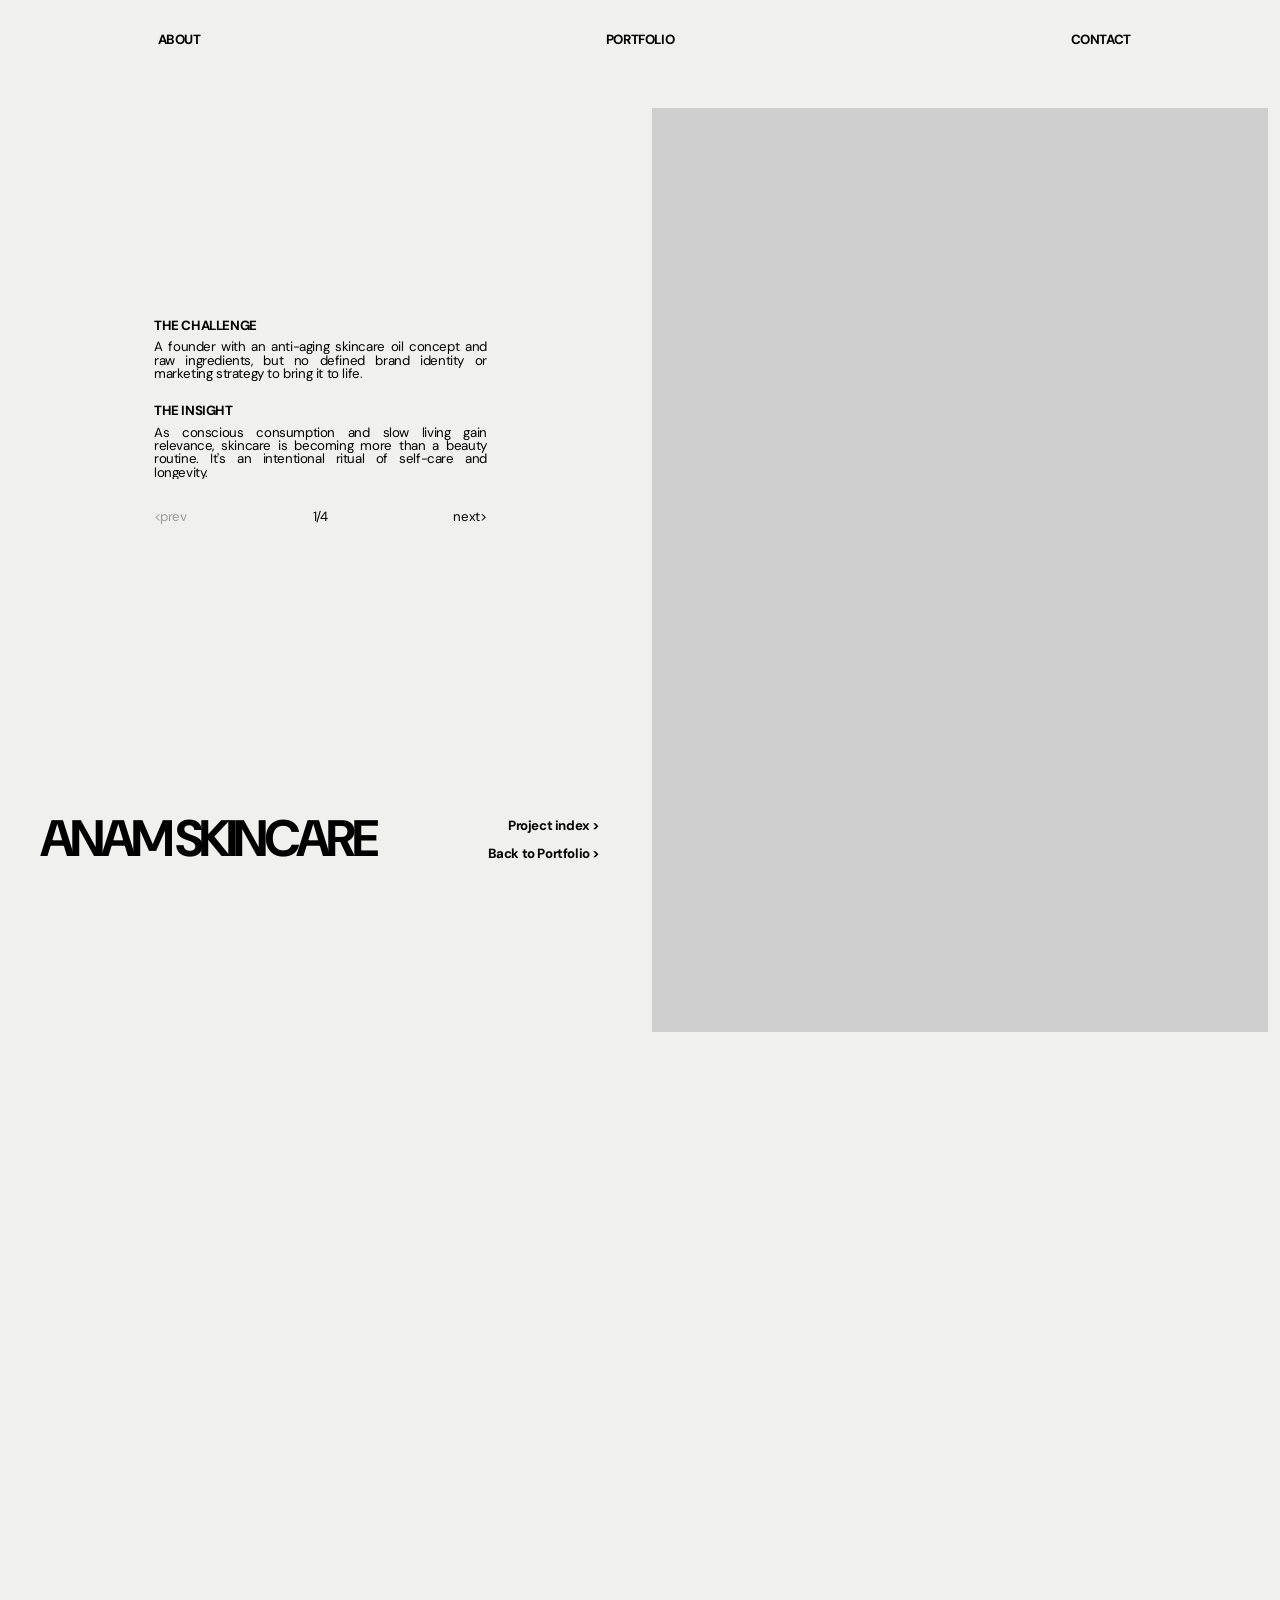
==== projects/anam-skincare.html @ 56d1f11c "Initial commit" ====
<!DOCTYPE html>
<html lang="en">
<head>
  <meta charset="UTF-8">
  <meta name="viewport" content="width=device-width, initial-scale=1.0">
  <title>ANAM Skincare</title>
  <link rel="preconnect" href="https://fonts.googleapis.com">
  <link rel="preconnect" href="https://fonts.gstatic.com" crossorigin>
  <link href="https://fonts.googleapis.com/css2?family=DM+Sans:wght@400;700&display=swap" rel="stylesheet">
  <link rel="stylesheet" href="../shared.css">
  <link rel="stylesheet" href="../projects-index.css">
  <link rel="stylesheet" href="project-page.css">
  <link rel="stylesheet" href="../contact-layer.css">
</head>
<body>
  <header class="site-header">
    <nav class="nav" aria-label="Main">
      <a class="nav-tab" href="../about.html">About</a>
      <a class="nav-tab" href="../index.html">Portfolio</a>
      <button type="button" class="nav-tab contact-toggle" aria-expanded="false" aria-controls="contact-layer"><span class="contact-word">Contact</span></button>
    </nav>
  </header>

  <h1 class="project-name"></h1>
  <div class="info"></div>
  <div class="frames"></div>
  <div class="page-links">
    <button type="button" class="index-open">Project index &gt;</button>
    <a class="back" href="../index.html">Back to Portfolio &gt;</a>
  </div>

  <script src="../projects.js"></script>
  <script src="../projects-index.js"></script>
  <script src="project-page.js"></script>
  <script src="../contact-layer.js"></script>
</body>
</html>
---- shared.css ----
:root {
  --hover-text: #e9ffa0;
  --nav-size: clamp(13px, 1.04vw, 24px);
  --nav-tracking: -0.09em;
  --ls-small: -0.03em;
  --project-size: 25pt;
}
---- projects-index.css ----
.projects-index {
  --bar-h: 44px;
  position: fixed;
  left: 24px;
  bottom: 24px;
  z-index: 30;
  box-sizing: border-box;
  display: flex;
  flex-direction: column;
  justify-content: flex-end;
  width: var(--closed-w, max-content);
  height: var(--bar-h);
  overflow: hidden;
  background: #f0f0ee;
  border: 1px solid #000;
  color: #000;
  font-family: "DM Sans", sans-serif;
  font-weight: 700;
  font-size: var(--nav-size);
  letter-spacing: var(--ls-small);
  transition: none;
}

.projects-index:not(.is-open) {
  display: none;
}

.projects-index.is-open {
  width: 440px;
  height: 560px;
  max-height: calc(100dvh - 48px);
}

.index-table-wrap {
  position: absolute;
  inset: 0 0 var(--bar-h) 0;
  display: flex;
  flex-direction: column;
  box-sizing: border-box;
  padding: 16px 24px 0;
  overflow: hidden;
  opacity: 0;
  pointer-events: none;
  transition: opacity 200ms ease;
}

.index-bar {
  opacity: 0;
  pointer-events: none;
  transition: opacity 200ms ease;
}

.projects-index.is-revealed .index-table-wrap,
.projects-index.is-revealed .index-bar {
  opacity: 1;
  pointer-events: auto;
  transition-delay: 250ms;
}

.index-table-scroll {
  flex: 1;
  min-height: 0;
  overflow-x: hidden;
  overflow-y: auto;
  overscroll-behavior: contain;
}

.index-table {
  width: 100%;
  height: auto;
  border-collapse: collapse;
  table-layout: fixed;
}

.index-table th,
@media (max-width: 768px) {
  .projects-index {
    display: none;
  }
}

.index-table td {
  height: 40px;
  padding: 0;
  border-bottom: 1px solid #000;
  font-weight: 700;
  font-size: var(--nav-size);
  letter-spacing: var(--ls-small);
  line-height: 1;
  text-align: left;
  vertical-align: middle;
  white-space: nowrap;
  overflow: hidden;
  text-overflow: ellipsis;
}

.index-table th {
  position: sticky;
  top: 0;
  z-index: 1;
  background: #f0f0ee;
}

.index-table th:nth-child(1),
.index-table td:nth-child(1) {
  width: 56px;
}

.index-table th:nth-child(2),
.index-table td:nth-child(2) {
  padding-right: 12px;
}

.index-table th:nth-child(3),
.index-table td:nth-child(3) {
  width: 150px;
}

.index-table td.index-type {
  text-overflow: clip;
}

.index-marquee {
  display: block;
  overflow: hidden;
  height: 40px;
  line-height: 40px;
}

.index-marquee-track {
  display: inline-flex;
  width: max-content;
  white-space: nowrap;
}

.index-marquee-text {
  flex: none;
  white-space: nowrap;
}

.index-type.is-overflow .index-marquee-track {
  display: block;
  overflow: hidden;
  max-width: 100%;
}

.index-type.is-overflow .index-marquee-text {
  display: block;
  overflow: hidden;
  max-width: 100%;
  text-overflow: ellipsis;
}

.index-type.is-overflow .index-marquee-text[data-clone] {
  display: none;
}

.index-table tbody tr:hover .index-type.is-overflow .index-marquee-track,
.index-table tbody tr:focus-within .index-type.is-overflow .index-marquee-track {
  display: inline-flex;
  gap: 40px;
  width: max-content;
  max-width: none;
  overflow: visible;
  animation-name: index-marquee;
  animation-duration: var(--marquee-duration, 8s);
  animation-timing-function: linear;
  animation-iteration-count: infinite;
}

.index-table tbody tr:hover .index-type.is-overflow .index-marquee-text,
.index-table tbody tr:focus-within .index-type.is-overflow .index-marquee-text {
  display: block;
  flex: none;
  width: max-content;
  max-width: none;
  overflow: visible;
  text-overflow: clip;
}

@keyframes index-marquee {
  from {
    transform: translateX(0);
  }

  to {
    transform: translateX(calc(var(--shift) * -1));
  }
}

.index-sort {
  display: flex;
  align-items: center;
  gap: 0.35em;
  width: 100%;
  height: 100%;
  margin: 0;
  padding: 0;
  border: 0;
  background: none;
  color: inherit;
  font: inherit;
  letter-spacing: inherit;
  text-align: left;
  cursor: pointer;
}

.index-arrow {
  font: inherit;
  letter-spacing: inherit;
}

.index-table tbody tr {
  cursor: pointer;
}

.index-table tbody a {
  display: block;
  overflow: hidden;
  color: inherit;
  font: inherit;
  letter-spacing: inherit;
  text-decoration: none;
  text-overflow: ellipsis;
  white-space: nowrap;
}

.index-table tbody tr:hover td,
.index-table tbody tr.is-current td,
.index-table tbody tr:hover a,
.index-table tbody tr.is-current a {
  color: #5170ff;
}

.index-bar {
  position: relative;
  z-index: 2;
  display: flex;
  align-items: stretch;
  align-self: stretch;
  flex: none;
  width: 100%;
  height: var(--bar-h);
  background: #f0f0ee;
}

.projects-index.is-open .index-bar {
  border-top: 1px solid #000;
}

.index-toggle {
  display: flex;
  align-items: stretch;
  flex: none;
  height: 100%;
  margin: 0;
  padding: 0;
  border: 0;
  background: none;
  color: inherit;
  font: inherit;
  letter-spacing: inherit;
  cursor: pointer;
}

.index-icon {
  display: grid;
  place-items: center;
  width: 44px;
  border-right: 1px solid #000;
  font: inherit;
  letter-spacing: inherit;
  line-height: 1;
}

.index-toggle-label,
.index-label {
  display: flex;
  align-items: center;
  padding: 0 16px;
  font-weight: 700;
  font-size: var(--nav-size);
  letter-spacing: var(--ls-small);
  line-height: 1;
  white-space: nowrap;
}

.projects-index.is-open .index-toggle-label {
  display: none;
}

.index-label {
  display: none;
  border-right: 1px solid #000;
}

.projects-index.is-open .index-label {
  display: flex;
}

.index-search {
  display: none;
  flex: 1;
  min-width: 0;
  height: 100%;
  margin: 0;
  padding: 0 16px;
  border: 0;
  background: transparent;
  color: #000;
  font-family: "DM Sans", sans-serif;
  font-weight: 700;
  font-size: var(--nav-size);
  letter-spacing: var(--ls-small);
  line-height: 1;
}

.projects-index.is-open .index-search {
  display: block;
}

.index-search::placeholder {
  color: #767676;
  font-weight: 700;
  font-size: var(--nav-size);
  letter-spacing: var(--ls-small);
  opacity: 1;
}

.index-search:focus {
  outline: none;
}

.index-search::-webkit-search-decoration,
.index-search::-webkit-search-cancel-button {
  -webkit-appearance: none;
  appearance: none;
}

@media (max-width: 767px) {
  .projects-index.is-open {
    left: 16px;
    bottom: 16px;
    width: calc(100vw - 32px);
    max-height: 70dvh;
  }

}

@media (prefers-reduced-motion: reduce) {
  .projects-index,
  .index-table-wrap,
  .index-bar,
  .projects-index.is-revealed .index-table-wrap,
  .projects-index.is-revealed .index-bar {
    transition-duration: 0s;
    transition-delay: 0s;
  }

  .index-marquee-track,
  .index-table tbody tr:hover .index-type.is-overflow .index-marquee-track,
  .index-table tbody tr:focus-within .index-type.is-overflow .index-marquee-track {
    animation: none;
  }

  .index-marquee,
  .index-marquee-track,
  .index-marquee-text,
  .index-table tbody tr:hover .index-type.is-overflow .index-marquee-track,
  .index-table tbody tr:focus-within .index-type.is-overflow .index-marquee-track,
  .index-table tbody tr:hover .index-type.is-overflow .index-marquee-text,
  .index-table tbody tr:focus-within .index-type.is-overflow .index-marquee-text {
    display: block;
    width: auto;
    max-width: 100%;
    overflow: hidden;
    text-overflow: ellipsis;
    white-space: nowrap;
    animation: none;
  }

  .index-marquee-text[data-clone],
  .index-table tbody tr:hover .index-type.is-overflow .index-marquee-text[data-clone],
  .index-table tbody tr:focus-within .index-type.is-overflow .index-marquee-text[data-clone] {
    display: none;
  }
}
---- projects/project-page.css ----
*,
*::before,
*::after {
  box-sizing: border-box;
}

@view-transition {
  navigation: auto;
}

::view-transition-group(project-cover) {
  animation-duration: 700ms;
  animation-timing-function: cubic-bezier(0.7, 0, 0.2, 1);
}

::view-transition-old(project-cover),
::view-transition-new(project-cover) {
  height: 100%;
  width: 100%;
  object-fit: cover;
}

:root {
  --bg: #f0f0ee;
  --text: #000;
  --nav-h: 80px;
}

html,
body {
  margin: 0;
  background: var(--bg);
  color: var(--text);
  font-family: "DM Sans", sans-serif;
  font-weight: 700;
  letter-spacing: -0.09em;
}

.site-header {
  position: fixed;
  top: 0;
  left: 0;
  right: 0;
  z-index: 8;
  height: var(--nav-h);
  background: none;
}

.nav {
  display: grid;
  grid-template-columns: 28% 44% 28%;
  height: var(--nav-h);
}

.nav-tab {
  display: flex;
  align-items: center;
  justify-content: center;
  color: #000;
  font-size: var(--nav-size);
  font-weight: 700;
  letter-spacing: var(--ls-small);
  line-height: 1;
  text-transform: uppercase;
  text-decoration: none;
}

.info {
  position: fixed;
  top: 0;
  left: 0;
  z-index: 1;
  display: flex;
  flex-direction: column;
  align-items: center;
  justify-content: center;
  width: 50vw;
  height: 100dvh;
  padding: var(--nav-h) 4vw calc(40px + 6.4vw);
  background: var(--bg);
}

.beat-stage {
  width: 26vw;
  text-align: left;
}

.beat-count,
.beat-close,
.beat-reopen {
  display: none;
}

.beat-stack {
  position: relative;
  margin-right: -8px;
  margin-left: -8px;
  padding-right: 8px;
  padding-left: 8px;
  overflow: hidden;
}

.beat {
  position: absolute;
  top: 0;
  left: 8px;
  width: calc(100% - 16px);
  margin: 0;
  opacity: 0;
  transform: translateX(100%);
  visibility: hidden;
  pointer-events: none;
  will-change: transform, opacity;
}

.beat.is-current,
.beat.is-from,
.beat.is-entering,
.beat.is-leaving {
  visibility: visible;
}

.beat.is-current {
  opacity: 1;
  transform: translateX(0);
  pointer-events: auto;
  z-index: 1;
}

.beat.is-from.is-forward,
.beat.is-from.is-back {
  opacity: 0;
  transition: none;
  z-index: 2;
}

.beat.is-from.is-forward {
  transform: translateX(100%);
}

.beat.is-from.is-back {
  transform: translateX(-100%);
}

.beat.is-entering.is-forward,
.beat.is-entering.is-back {
  opacity: 1;
  transform: translateX(0);
  z-index: 2;
  pointer-events: none;
  transition:
    transform 550ms cubic-bezier(0.7, 0, 0.2, 1),
    opacity 330ms cubic-bezier(0.7, 0, 0.2, 1);
}

.beat.is-leaving {
  opacity: 0;
  pointer-events: none;
  z-index: 1;
  transition:
    transform 550ms cubic-bezier(0.7, 0, 0.2, 1),
    opacity 550ms cubic-bezier(0.7, 0, 0.2, 1);
}

.beat.is-leaving.is-forward {
  transform: translateX(-100%);
}

.beat.is-leaving.is-back {
  transform: translateX(100%);
}

@media (min-width: 769px) {
  .beat-nav {
    display: flex;
    justify-content: space-between;
    align-items: center;
    width: 100%;
    margin-top: 16px;
    white-space: nowrap;
  }

  .beat-prev,
  .beat-next,
  .beat-nav-count {
    color: #000;
    font-family: inherit;
    font-size: var(--nav-size);
    font-weight: 400;
    letter-spacing: var(--ls-small);
    line-height: 1;
  }

  .beat-prev,
  .beat-next {
    display: inline-flex;
    flex: 1 0 0;
    align-items: center;
    min-height: 44px;
    margin: 0;
    padding: 0;
    border: 0;
    background: none;
    cursor: pointer;
    transition: color 150ms cubic-bezier(0.22, 0.61, 0.36, 1);
  }

  .beat-prev {
    justify-content: flex-start;
  }

  .beat-next {
    justify-content: flex-end;
  }

  .beat-prev:hover,
  .beat-next:hover {
    color: #5170ff;
  }

  .beat-prev.is-dim,
  .beat-next.is-dim,
  .beat-prev.is-dim:hover,
  .beat-next.is-dim:hover {
    color: #000;
    opacity: 0.35;
    pointer-events: none;
    cursor: default;
  }

  .beat-nav-count {
    display: grid;
    align-items: center;
    justify-items: center;
    min-height: 44px;
  }

  .beat-num {
    grid-area: 1 / 1;
    opacity: 1;
    transition: opacity 180ms cubic-bezier(0.22, 0.61, 0.36, 1);
  }

  .beat-num.is-in,
  .beat-num.is-out {
    opacity: 0;
  }
}

.beat-block + .beat-block {
  margin-top: 24px;
}

.beat-block h2,
.beat-block p,
.beat-list,
.beat-list li {
  margin: 0;
  color: #000;
  font-size: var(--nav-size);
  letter-spacing: var(--ls-small);
  line-height: 1;
}

.beat-block h2 {
  margin-bottom: 8px;
  font-weight: 700;
  text-align: left;
}

.beat-block p,
.beat-list li {
  font-weight: 400;
  text-align: justify;
  text-align-last: left;
  hyphens: auto;
  overflow-wrap: break-word;
}

.beat-block p strong,
.beat-list li strong {
  font-weight: 700;
}

.beat-list {
  padding: 0;
  list-style: none;
}

.beat-list li {
  position: relative;
  padding-left: 16px;
}

.beat-list li + li {
  margin-top: 8px;
}

.beat-list li::before {
  content: "";
  position: absolute;
  left: 0;
  top: calc(0.5em - 2px);
  width: 4px;
  height: 4px;
  border-radius: 50%;
  background: #000;
}

.project-name {
  position: fixed;
  bottom: 40px;
  left: 40px;
  z-index: 2;
  max-width: 42vw;
  margin: 0;
  font-size: 4vw;
  font-weight: 700;
  letter-spacing: -0.09em;
  line-height: 0.8;
  text-transform: uppercase;
}

.page-links {
  position: fixed;
  right: calc(50vw + 40px);
  bottom: 40px;
  z-index: 2;
  display: flex;
  flex-direction: column;
  align-items: flex-end;
  gap: 14px;
}

.index-open,
.back {
  margin: 0;
  padding: 0;
  border: 0;
  background: none;
  color: #000;
  font-family: inherit;
  font-size: var(--nav-size);
  font-weight: 700;
  letter-spacing: var(--ls-small);
  line-height: 1;
  text-decoration: none;
  cursor: pointer;
}

.index-open:hover,
.back:hover {
  color: #5170ff;
}

.case-meta,
.case-intro,
.case-extra,
.page-next,
.page-back {
  display: none;
}

.frames {
  box-sizing: border-box;
  display: flex;
  flex-direction: column;
  gap: 12px;
  width: 50vw;
  margin-left: 50vw;
  padding: 12dvh 12px 12vh;
}

.frames.has-captions {
  gap: 64px;
}

.shoot {
  margin: 0;
}

.shoot-grid {
  display: grid;
  grid-template-columns: repeat(2, minmax(0, 1fr));
  align-items: start;
  column-gap: 12px;
  row-gap: 12px;
}

.cell {
  min-width: 0;
  margin: 0;
}

.cell.is-landscape {
  grid-column: 1 / -1;
}

.cell.is-single {
  width: calc(50vw - 24px);
}

.cell.is-single .picture img,
.cell.is-single .picture video,
.cell.is-single .picture .fallback {
  object-fit: cover;
}

.picture {
  display: block;
  width: 100%;
  margin: 0;
  padding: 0;
  border: 0;
  background: #cfcfcf;
  aspect-ratio: 2 / 3;
  overflow: hidden;
  cursor: default;
}

.picture img,
.picture video,
.picture .fallback {
  display: block;
  width: 100%;
  height: 100%;
  object-fit: contain;
}

.picture.is-slideshow {
  position: relative;
  background: #f0f0ee;
}

.picture.is-slideshow .frame {
  position: absolute;
  inset: 0;
  object-fit: cover;
  opacity: 0;
  z-index: 0;
  will-change: opacity;
  transform: translateZ(0);
  transition: none;
}

.picture .fallback {
  background: #cfcfcf;
}

.shoot figcaption {
  margin: 8px 0 0;
  font-size: var(--nav-size);
  font-weight: 700;
  letter-spacing: var(--ls-small);
  line-height: 1.15;
  text-align: right;
  text-transform: lowercase;
}

.where {
  color: #827d7d;
}

.item-caption {
  margin: 8px 0 0;
  color: #827d7d;
  font-size: var(--nav-size);
  font-weight: 700;
  letter-spacing: var(--ls-small);
  line-height: 1.15;
  text-align: right;
}

.frames > .has-caption:not(:last-child) {
  margin-bottom: calc(40px - 12px);
}

@media (max-width: 768px) {
  :root {
    --nav-size: 13px;
  }

  body {
    display: flex;
    flex-direction: column;
  }

  .site-header {
    background: #f0f0ee;
  }

  .nav {
    padding: 0 16px;
  }

  .nav-tab {
    white-space: nowrap;
  }

  .info:not(:has(.beat-stage)) {
    display: none;
  }

  .info:has(.beat-stage) {
    position: fixed;
    top: var(--panel-top, var(--nav-h));
    right: 0;
    bottom: 0;
    left: 0;
    z-index: 7;
    display: flex;
    flex-direction: column;
    align-items: center;
    justify-content: center;
    width: 100%;
    height: calc(100dvh - var(--panel-top, var(--nav-h)));
    margin: 0;
    padding: 0;
    background: rgba(240, 240, 238, 0.55);
    -webkit-backdrop-filter: blur(18px);
    backdrop-filter: blur(18px);
    border: 0;
    border-radius: 0;
    box-shadow: none;
    overflow: hidden;
    pointer-events: none;
    clip-path: inset(0);
    transition: clip-path 450ms cubic-bezier(0.7, 0, 0.2, 1);
  }

  .info.is-closing,
  .info.is-closed {
    clip-path: inset(16px 16px calc(100% - 60px) calc(100% - 60px));
  }

  .info.is-closed {
    visibility: hidden;
    pointer-events: none;
  }

  .info.is-closing .beat-stage,
  .info.is-closed .beat-stage {
    opacity: 0;
    transition: opacity 150ms linear;
  }

  .info.is-opening .beat-stage {
    opacity: 1;
    transition: opacity 250ms linear 200ms;
  }

  .beat-stage,
  .beat-close {
    pointer-events: auto;
    touch-action: pan-y;
  }

  html,
  body {
    overflow-x: clip;
  }

  .beat-count {
    display: none;
  }

  .beat-stage {
    width: 58%;
    margin-left: auto;
    margin-right: auto;
  }

  .beat-block h2,
  .beat-block p,
  .beat-list,
  .beat-list li {
    font-size: 12px;
  }

  .beat-block p,
  .beat-list li {
    line-height: 1.15;
    hyphens: none;
    overflow-wrap: normal;
    word-break: normal;
  }

  .beat-list li {
    padding-left: 14px;
  }

  .beat-list li::before {
    top: calc((1.15em - 4px) / 2);
  }

  .beat-nav {
    display: flex;
    justify-content: space-between;
    align-items: center;
    width: 100%;
    margin-top: 16px;
    white-space: nowrap;
  }

  .beat-prev,
  .beat-next,
  .beat-nav-count {
    color: #000;
    font-family: inherit;
    font-size: 12px;
    font-weight: 400;
    letter-spacing: var(--ls-small);
    line-height: 1;
    white-space: nowrap;
  }

  .beat-prev,
  .beat-next {
    display: inline-flex;
    align-items: center;
    margin: 0;
    padding: 0;
    min-height: 44px;
    border: 0;
    background: none;
    cursor: pointer;
  }

  .beat-prev {
    justify-content: flex-start;
  }

  .beat-next {
    justify-content: flex-end;
  }

  .beat-nav-count {
    display: grid;
    align-items: center;
    justify-items: center;
    min-height: 44px;
  }

  .beat-num {
    grid-area: 1 / 1;
    opacity: 1;
    transition: opacity 180ms cubic-bezier(0.22, 0.61, 0.36, 1);
  }

  .beat-num.is-in,
  .beat-num.is-out {
    opacity: 0;
  }

  .beat-prev.is-dim,
  .beat-next.is-dim {
    opacity: 0.35;
    cursor: default;
  }

  .beat-close {
    position: absolute;
    top: 16px;
    right: 16px;
    z-index: 1;
    display: flex;
    align-items: flex-start;
    justify-content: flex-end;
    width: 44px;
    height: 44px;
    margin: 0;
    padding: 0;
    border: 0;
    border-radius: 0;
    background: none;
    box-shadow: none;
    color: #000;
    font-family: inherit;
    font-size: 16px;
    font-weight: 700;
    letter-spacing: -0.09em;
    line-height: 1;
    cursor: pointer;
  }

  .beat-reopen {
    position: fixed;
    top: var(--reopen-top, calc(var(--panel-top, var(--nav-h)) + 16px));
    right: 16px;
    z-index: 60;
    display: flex;
    align-items: center;
    justify-content: center;
    width: 44px;
    height: 44px;
    margin: 0;
    padding: 0;
    border: 1px solid rgba(0, 0, 0, 0.12);
    border-radius: 0;
    background: rgba(240, 240, 238, 0.7);
    -webkit-backdrop-filter: blur(18px);
    backdrop-filter: blur(18px);
    box-shadow: none;
    color: #000;
    font-family: inherit;
    font-size: 20px;
    font-weight: 700;
    letter-spacing: 0;
    line-height: 1;
    cursor: pointer;
    opacity: 0;
    pointer-events: none;
    transform: scale(1);
    transition: opacity 150ms linear;
  }

  .beat-reopen.is-shown {
    opacity: 1;
    pointer-events: auto;
  }

  .beat-reopen.is-pulse {
    animation: beat-reopen-pulse 300ms ease;
  }

  @keyframes beat-reopen-pulse {
    0% { transform: scale(1); }
    50% { transform: scale(1.08); }
    100% { transform: scale(1); }
  }

  .project-head {
    position: fixed;
    top: var(--nav-h);
    right: 0;
    left: 0;
    z-index: 6;
    display: flex;
    align-items: flex-end;
    justify-content: space-between;
    gap: 16px;
    margin: 0;
    padding: 12px 16px;
    background: #f0f0ee;
  }

  .project-name {
    position: static;
    min-width: 0;
    max-width: none;
    margin: 0;
    font-size: 28px;
    line-height: 0.9;
    text-transform: uppercase;
  }

  .page-back {
    display: block;
    flex: none;
    color: #000;
    font-size: 12px;
    font-weight: 700;
    letter-spacing: var(--ls-small);
    line-height: 1;
    text-decoration: none;
  }

  .frames {
    order: 3;
    display: flex;
    flex-direction: column;
    width: auto;
    margin: 0 16px 40px;
    padding: var(--pictures-offset, var(--nav-h)) 0 0;
    gap: 8px;
  }

  .frames.has-captions {
    gap: 32px;
  }

  .frames > .has-caption:not(:last-child) {
    margin-bottom: 24px;
  }

  .item-caption,
  .shoot figcaption {
    font-size: 12px;
  }

  .shoot-grid {
    display: flex;
    flex-direction: column;
    gap: 8px;
  }

  .cell,
  .cell.is-landscape,
  .cell.is-single {
    width: 100%;
  }

  .picture,
  .picture img,
  .picture video,
  .picture .fallback {
    width: 100%;
    max-width: 100%;
  }

  .page-links,
  .index-open {
    display: none;
  }
}

body.is-entering .project-name,
body.is-entering .block,
body.is-entering .index-open,
body.is-entering .back {
  opacity: 0;
  animation: rise-in 400ms ease both;
}

body.is-entering .project-name,
body.is-entering .block:nth-child(1) {
  animation-delay: 350ms;
}

body.is-entering .block:nth-child(2) {
  animation-delay: 430ms;
}

body.is-entering .block:nth-child(3) {
  animation-delay: 510ms;
}

body.is-entering .index-open {
  animation-delay: 590ms;
}

body.is-entering .back {
  animation-delay: 670ms;
}

body.is-returning .project-name,
body.is-returning .block,
body.is-returning .index-open,
body.is-returning .back {
  opacity: 0;
  transform: translateY(10px);
  transition: opacity 350ms ease, transform 350ms ease;
}

@keyframes rise-in {
  from { opacity: 0; transform: translateY(10px); }
  to { opacity: 1; transform: none; }
}

html.is-fade-out {
  opacity: 0;
  transition: opacity 200ms ease;
}

@media (prefers-reduced-motion: reduce) {
  ::view-transition-group(*),
  ::view-transition-old(*),
  ::view-transition-new(*) {
    animation-duration: 0s;
  }

  body.is-entering .project-name,
  body.is-entering .block,
  body.is-entering .index-open,
  body.is-entering .back,
  body.is-returning .project-name,
  body.is-returning .block,
  body.is-returning .index-open,
  body.is-returning .back {
    animation: none;
    opacity: 1;
    transform: none;
    transition: none;
  }

  .picture.is-slideshow .frame {
    transition: none;
    animation: none;
  }

  .beat,
  .beat.is-from,
  .beat.is-from.is-forward,
  .beat.is-from.is-back,
  .beat.is-leaving,
  .beat.is-leaving.is-forward,
  .beat.is-leaving.is-back,
  .beat.is-entering,
  .beat.is-entering.is-forward,
  .beat.is-entering.is-back,
  .beat.is-current {
    transform: none;
    transition: opacity 150ms linear, visibility 0s linear 150ms;
  }

  .beat.is-current,
  .beat.is-entering,
  .beat.is-entering.is-forward,
  .beat.is-entering.is-back {
    visibility: visible;
    transition: opacity 150ms linear, visibility 0s linear 0s;
  }
}
---- contact-layer.css ----
button.contact-toggle {
  margin: 0;
  padding: 0;
  border: 0;
  background: none;
  color: #000;
  font-family: inherit;
  cursor: pointer;
  appearance: none;
  -webkit-appearance: none;
}

.contact-toggle.is-floating {
  position: fixed;
  z-index: 81;
  margin: 0;
}

.contact-layer {
  position: fixed;
  inset: 0;
  z-index: 80;
  background: rgba(240, 240, 238, 0.6);
  -webkit-backdrop-filter: blur(18px);
  backdrop-filter: blur(18px);
  opacity: 0;
  visibility: hidden;
  pointer-events: none;
  transition: opacity 250ms ease, visibility 0s linear 250ms;
}

.contact-layer.is-open {
  opacity: 1;
  visibility: visible;
  pointer-events: auto;
  transition: opacity 300ms ease, visibility 0s linear 0s;
}

.contact-lines {
  position: fixed;
  z-index: 81;
  display: flex;
  flex-direction: column;
  align-items: flex-end;
  margin: 0;
  padding: 0;
  opacity: 0;
  transform: translateX(12px);
  visibility: hidden;
  pointer-events: none;
}

.contact-lines a {
  color: #000;
  font-family: "DM Sans", sans-serif;
  font-size: var(--nav-size);
  font-weight: 400;
  font-style: normal;
  letter-spacing: var(--ls-small);
  line-height: 1.3;
  text-align: right;
  text-decoration: none;
  white-space: nowrap;
  pointer-events: none;
  transition: color 150ms;
}

.contact-lines a:hover,
.contact-lines a:focus-visible {
  color: #5170ff;
}

.contact-lines.is-open {
  opacity: 1;
  transform: none;
  visibility: visible;
  transition:
    opacity 350ms cubic-bezier(0.22, 0.61, 0.36, 1) 100ms,
    transform 350ms cubic-bezier(0.22, 0.61, 0.36, 1) 100ms,
    visibility 0s linear 0s;
}

.contact-lines.is-closing {
  opacity: 0;
  transform: none;
  visibility: hidden;
  transition: opacity 250ms ease, visibility 0s linear 250ms;
}

.contact-lines.is-open a {
  pointer-events: auto;
}

.contact-lines .contact-gap {
  margin-top: 28px;
}

.copied-label {
  position: fixed;
  top: 0;
  left: 0;
  z-index: 82;
  margin: 0;
  color: #000;
  background: none;
  font-family: "DM Sans", sans-serif;
  font-size: var(--nav-size);
  font-weight: 400;
  letter-spacing: var(--ls-small);
  line-height: 1;
  white-space: nowrap;
  pointer-events: none;
  opacity: 0;
  visibility: hidden;
}

.copied-label.is-on {
  opacity: 1;
  visibility: visible;
  transition: opacity 100ms ease;
}

.copied-label.is-out {
  opacity: 0;
  visibility: hidden;
  transition: opacity 250ms ease, visibility 0s linear 250ms;
}

@media (prefers-reduced-motion: reduce) {
  .contact-layer {
    transition: opacity 150ms ease, visibility 0s linear 150ms;
  }

  .contact-layer.is-open {
    transition: opacity 150ms ease, visibility 0s linear 0s;
  }

  .contact-lines,
  .contact-lines.is-open,
  .contact-lines.is-closing {
    transform: none;
  }

  .contact-lines.is-open {
    transition: opacity 150ms ease, visibility 0s linear 0s;
  }

  .contact-lines.is-closing {
    transition: opacity 150ms ease, visibility 0s linear 150ms;
  }
}
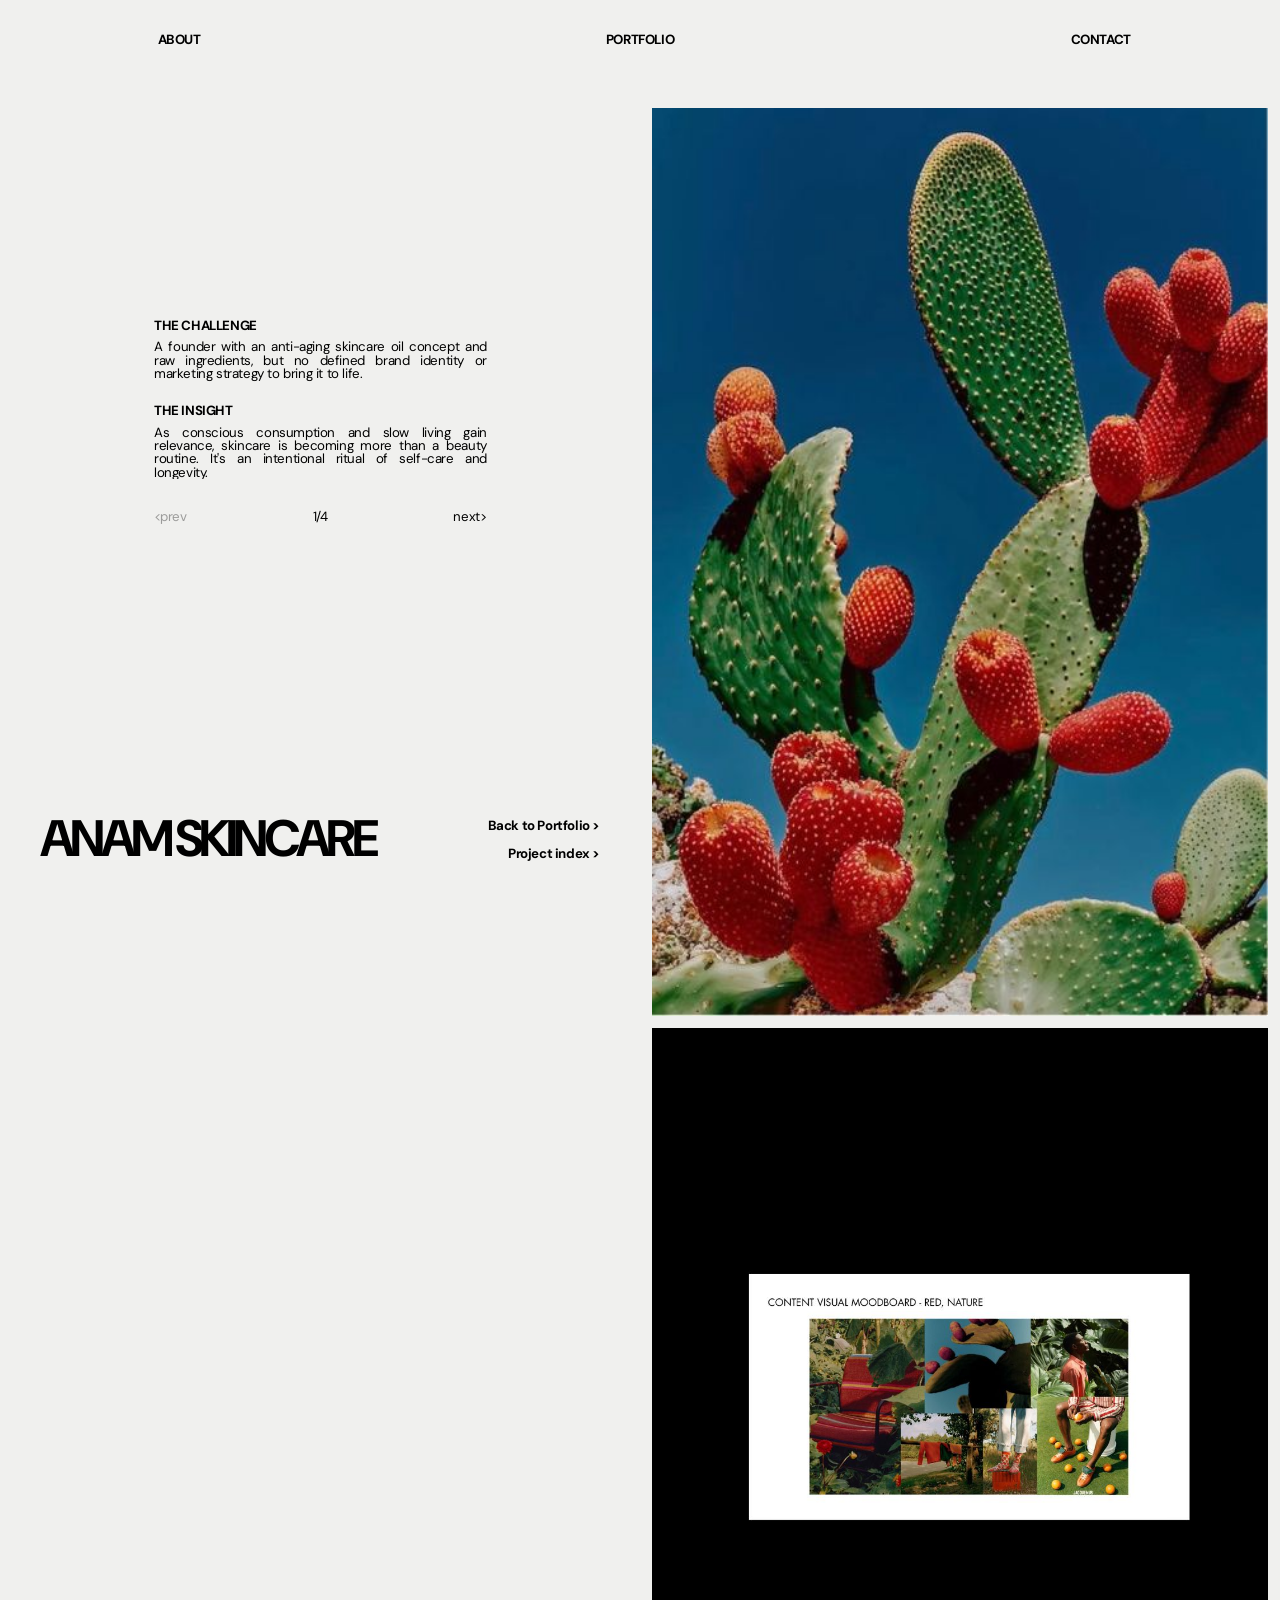
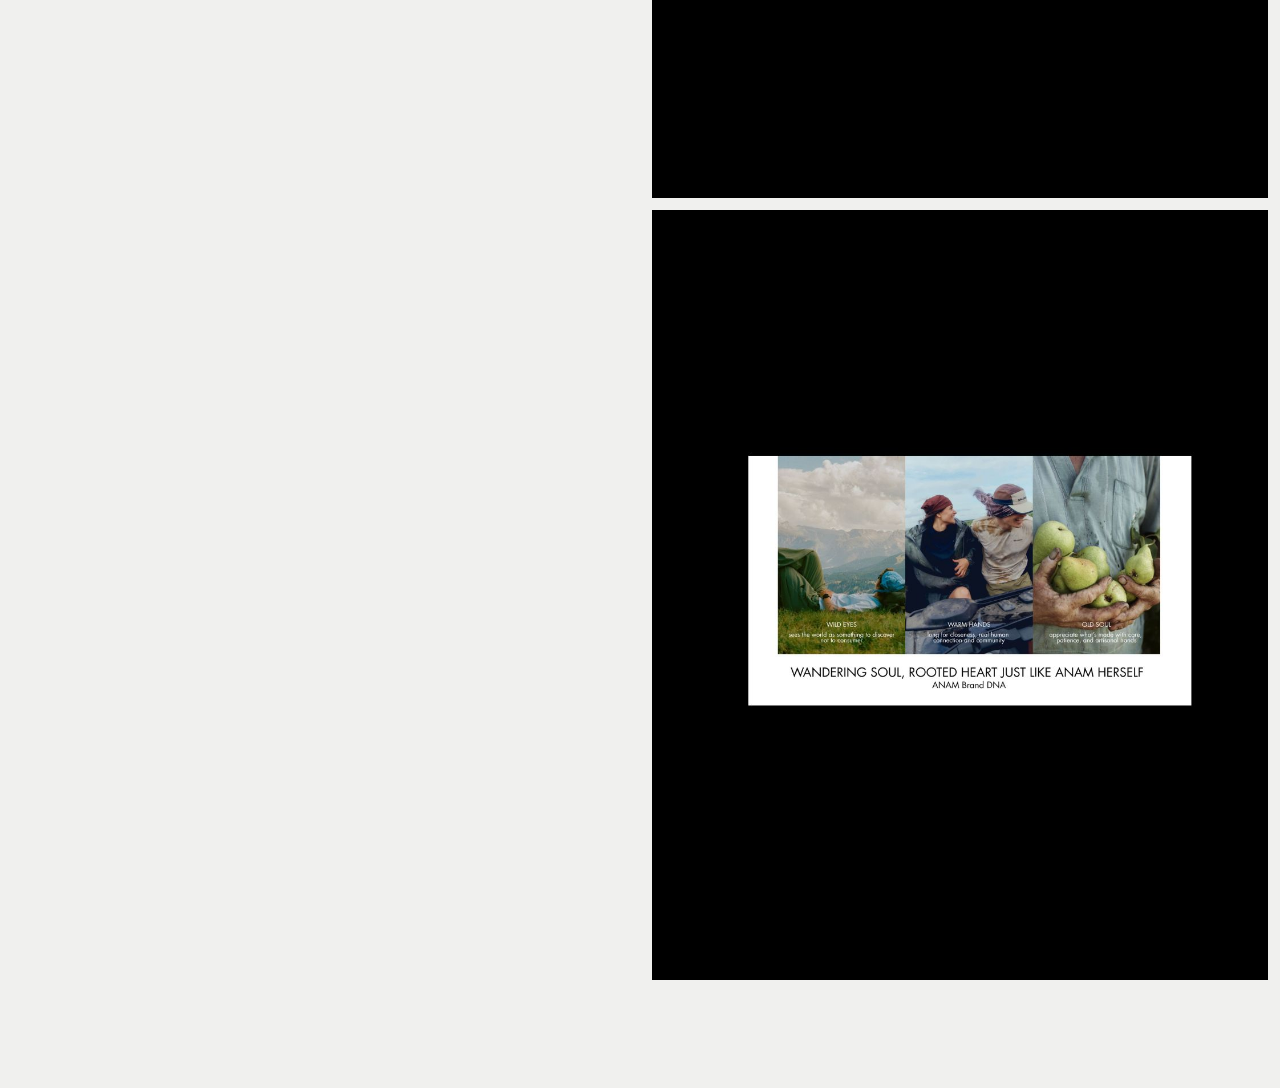
==== commit f82f9fad: "multiple changes with layout and font size" ====
--- a/projects/anam-skincare.html
+++ b/projects/anam-skincare.html
@@ -25,8 +25,8 @@
   <div class="info"></div>
   <div class="frames"></div>
   <div class="page-links">
+    <a class="back" href="../index.html">Back to Portfolio &gt;</a>
     <button type="button" class="index-open">Project index &gt;</button>
-    <a class="back" href="../index.html">Back to Portfolio &gt;</a>
   </div>
 
   <script src="../projects.js"></script>
--- a/shared.css
+++ b/shared.css
@@ -1,7 +1,22 @@
 :root {
   --hover-text: #e9ffa0;
+  --hover-blue: #5170ff;
   --nav-size: clamp(13px, 1.04vw, 24px);
   --nav-tracking: -0.09em;
   --ls-small: -0.03em;
   --project-size: 25pt;
 }
+
+@media (hover: hover) and (pointer: fine) {
+  a,
+  button {
+    transition: color 150ms ease;
+  }
+
+  a:hover,
+  button:hover,
+  a:hover *,
+  button:hover * {
+    color: var(--hover-blue) !important;
+  }
+}
--- a/projects-index.css
+++ b/projects-index.css
@@ -229,7 +229,7 @@
 .index-table tbody tr.is-current td,
 .index-table tbody tr:hover a,
 .index-table tbody tr.is-current a {
-  color: #5170ff;
+  color: var(--hover-blue);
 }
 
 .index-bar {
--- a/projects/project-page.css
+++ b/projects/project-page.css
@@ -215,7 +215,7 @@
 
   .beat-prev:hover,
   .beat-next:hover {
-    color: #5170ff;
+    color: var(--hover-blue);
   }
 
   .beat-prev.is-dim,
@@ -350,7 +350,7 @@
 
 .index-open:hover,
 .back:hover {
-  color: #5170ff;
+  color: var(--hover-blue);
 }
 
 .case-meta,
@@ -835,11 +835,11 @@
   animation-delay: 510ms;
 }
 
+body.is-entering .back {
+  animation-delay: 590ms;
+}
+
 body.is-entering .index-open {
-  animation-delay: 590ms;
-}
-
-body.is-entering .back {
   animation-delay: 670ms;
 }
 
--- a/contact-layer.css
+++ b/contact-layer.css
@@ -67,7 +67,7 @@
 
 .contact-lines a:hover,
 .contact-lines a:focus-visible {
-  color: #5170ff;
+  color: var(--hover-blue);
 }
 
 .contact-lines.is-open {
